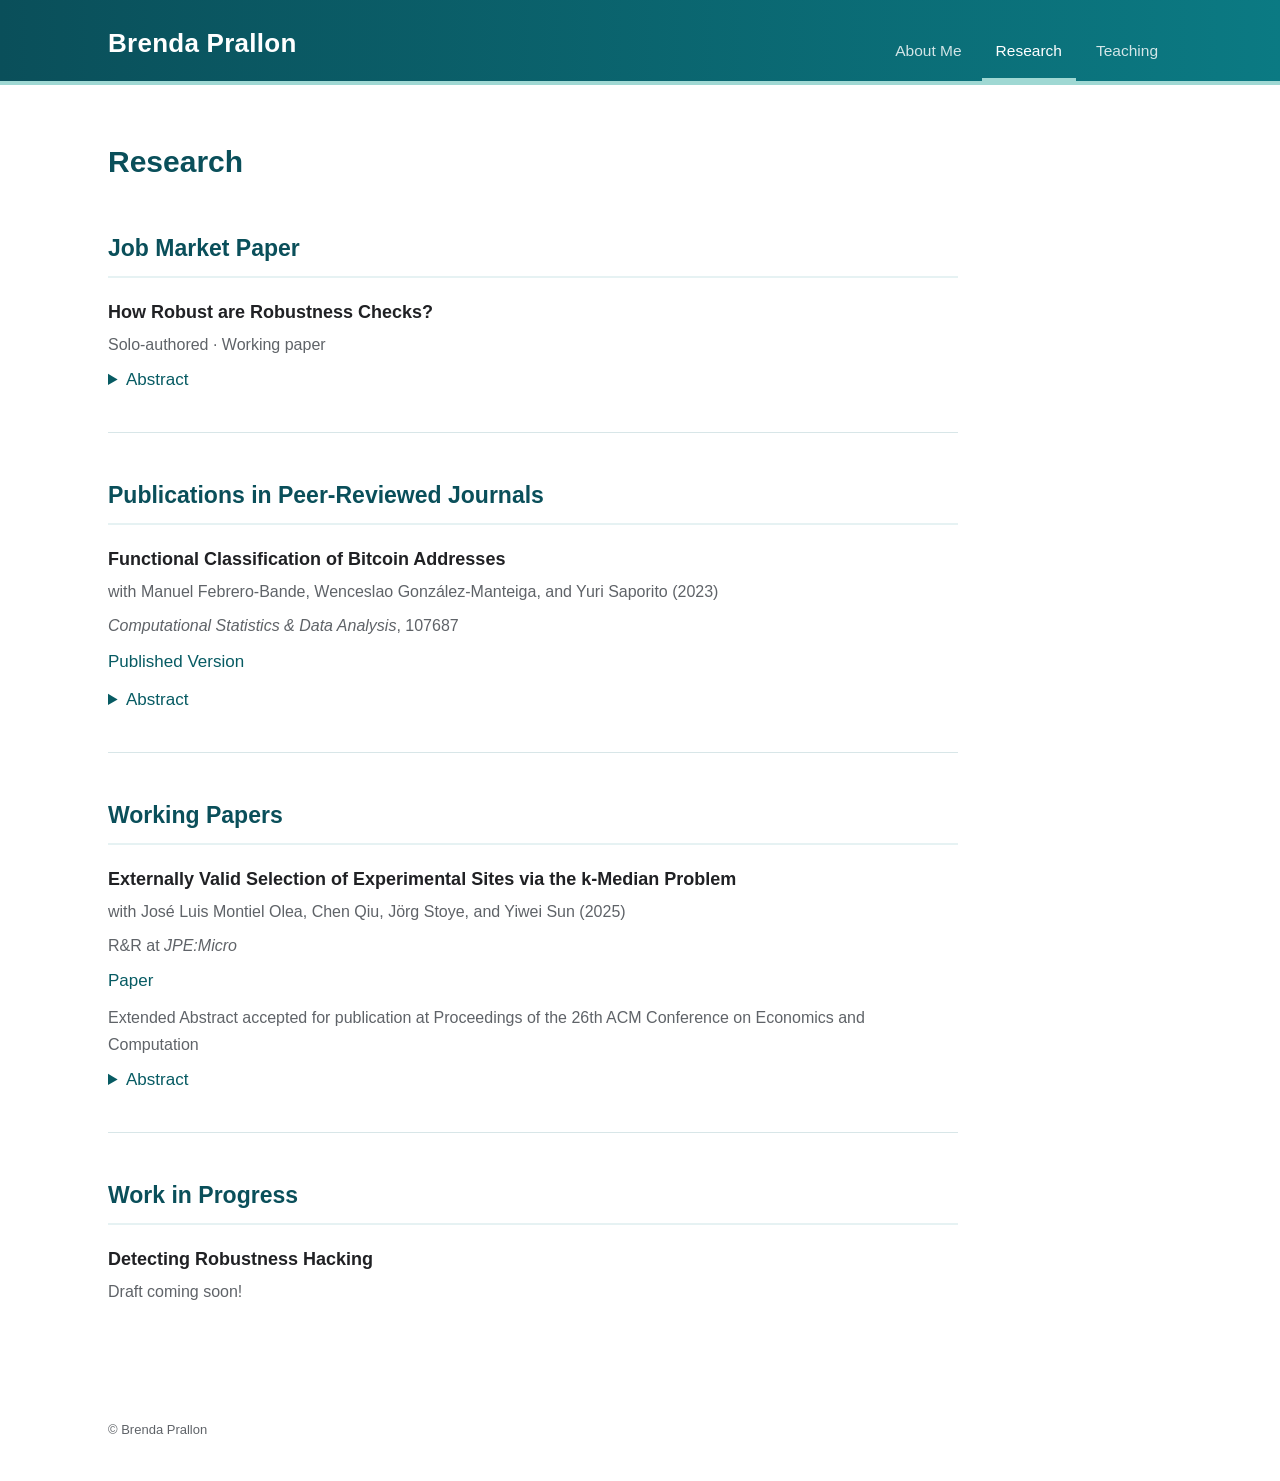
==== research.html @ 502e19fd "Add SEO metadata: titles, descriptions, Person schema, sitemap, robots Co-Authored-By: Claude Fable " ====
<!doctype html>
<html lang="en"><head><meta charset="utf-8"><meta name="viewport" content="width=device-width, initial-scale=1"><title>Research — Brenda Prallon, Cornell Economics</title>
  <meta name="description" content="Research by Brenda Prallon, Cornell Economics Ph.D. candidate: job market paper on robustness checks, publications and working papers in econometrics."><link rel="canonical" href="https://brendaprallon.github.io/research.html"><meta property="og:title" content="Research — Brenda Prallon, Cornell Economics"><meta property="og:description" content="Research by Brenda Prallon, Cornell Economics Ph.D. candidate: job market paper on robustness checks, publications and working papers in econometrics."><meta property="og:url" content="https://brendaprallon.github.io/research.html"><meta property="og:type" content="website"><link rel="stylesheet" href="style.css"></head>
<body>
<header class="site-header"><div class="header-inner"><a class="site-name" href="index.html">Brenda Prallon</a><nav class="nav"><a href="index.html">About Me</a><a class="active" href="research.html">Research</a><a href="teaching.html">Teaching</a></nav></div></header>
<main>
<h1>Research</h1>
<h2>Job Market Paper</h2>
<article class="paper">
  <div class="paper-title">How Robust are Robustness Checks?</div>
  <div class="meta">Solo-authored · Working paper</div>
  <!-- <div class="paper-links"><a href="#">Paper</a><a href="#">Slides</a></div> -->
  <details><summary>Abstract</summary><p>	Robustness checks are routine in empirical work, but there is no standard statistical procedure to formally measure what one can learn from them. I propose a ``robustness radius" measure to quantify the amount by which the robustness checks estimands differ from the main specification estimand. I do so by framing robustness checks as explicitly biased regressions and applying a test from the moment inequalities literature. The resulting robustness radius is a one-sided confidence bound that accounts for sampling uncertainty and correlation across regressions. I also propose relative and standardized robustness radiuses, which provide alternative normalizations that facilitate interpretation and comparison across settings. An application shows that, although assessing overall robustness remains context-specific, the robustness radius guides those judgments and improves transparency.</p></details>
</article>
<div class="divider"></div>
<h2>Publications in Peer-Reviewed Journals</h2>

<article class="paper">
  <div class="paper-title">Functional Classification of Bitcoin Addresses</div>
  <div class="meta">with Manuel Febrero-Bande, Wenceslao González-Manteiga, and Yuri Saporito (2023)</div>
  <div class="meta"><i>Computational Statistics &amp; Data Analysis</i>, 107687</div>

  <div class="paper-links">
    <a href="https://www.sciencedirect.com/science/article/pii/S0167947322002675" target="_blank">Published Version</a>
  </div>

  <details>
    <summary>Abstract</summary>
    <p>
      A classification model for predicting the main activity of bitcoin addresses based on their balances is proposed.
      Since the balances are functions of time, methods from functional data analysis are applied; more specifically,
      the features of the proposed classification model are the functional principal components of the data.
      Classifying bitcoin addresses is a relevant problem for two main reasons: to understand the composition of the
      bitcoin market, and to identify addresses used for illicit activities. Although other bitcoin classifiers have
      been proposed, they focus primarily on network analysis rather than curve behavior. The proposed approach, on
      the other hand, does not require any network information for prediction. Furthermore, functional features have
      the advantage of being straightforward to build, unlike expert-built features. Results show improvement when
      combining functional features with scalar features, and similar accuracy for the models using those features
      separately, which points to the functional model being a good alternative when domain-specific knowledge is
      not available.
    </p>
  </details>
</article>

<div class="divider"></div>

<h2>Working Papers</h2>

<article class="paper">
  <div class="paper-title">Externally Valid Selection of Experimental Sites via the k-Median Problem</div>
  <div class="meta">with José Luis Montiel Olea, Chen Qiu, Jörg Stoye, and Yiwei Sun (2025)</div>
  <div class="meta">R&amp;R at <i>JPE:Micro</i></div>

  <div class="paper-links">
    <a href="https://dl.acm.org/doi/10.1145/3736252.3742590" target="_blank">Paper</a>
  </div>

  <div class="meta">
    Extended Abstract accepted for publication at Proceedings of the 26th ACM Conference on Economics and Computation
  </div>

  <details>
    <summary>Abstract</summary>
    <p>
      We present a decision-theoretic justification for viewing the question of how to best choose where to experiment
      in order to optimize external validity as a k-median (clustering) problem, a popular problem in computer science
      and operations research. We present conditions under which minimizing the worst-case, welfare-based regret among
      all nonrandom schemes that select k sites to experiment is approximately equal—and sometimes exactly equal—to
      finding the k most central vectors of baseline site-level covariates. The k-median problem can be formulated as a
      linear integer program. Two empirical applications illustrate the theoretical and computational benefits of the
      suggested procedure.
    </p>
  </details>
</article>
<div class="divider"></div>
<h2>Work in Progress</h2>
<article class="paper"><div class="paper-title">Detecting Robustness Hacking</div><div class="meta">Draft coming soon!</div></article>
</main><footer class="footer">© Brenda Prallon</footer></body></html>
---- style.css ----
:root {
  --teal: #0b7a83;
  --teal-dark: #075b63;
  --teal-deep: #0a4f5a;
  --teal-mist: #e6f2f3;
  --seafoam: #9fd8d3;
  --ink: #202124;
  --muted: #5f6368;
  --line: #d8e6e8;
  --bg: #ffffff;
  --max: 1120px;
}
* { box-sizing: border-box; }
html { scroll-behavior: smooth; }
body { margin: 0; font-family: -apple-system, BlinkMacSystemFont, "Segoe UI", Roboto, "Helvetica Neue", Arial, sans-serif; font-size: 17px; color: var(--ink); background: var(--bg); line-height: 1.65; }
a { color: var(--teal-dark); text-decoration: none; }
a:hover { text-decoration: underline; }

/* Header: ocean band */
.site-header { background: linear-gradient(90deg, var(--teal-deep), var(--teal)); border-bottom: 4px solid var(--seafoam); }
.header-inner { max-width: var(--max); margin: 0 auto; padding: 22px 28px 0; display: flex; align-items: flex-end; justify-content: space-between; gap: 28px; }
.site-name { font-size: 26px; font-weight: 600; letter-spacing: .01em; color: #fff; white-space: nowrap; padding-bottom: 16px; }
.site-name:hover { text-decoration: none; color: var(--seafoam); }
.nav { display: flex; gap: 6px; font-size: 15.5px; }
.nav a { color: rgba(255,255,255,.82); padding: 8px 14px 14px; border-bottom: 3px solid transparent; font-weight: 500; }
.nav a:hover { color: #fff; text-decoration: none; background: rgba(255,255,255,.08); }
.nav a.active { color: #fff; border-bottom-color: var(--seafoam); }

main { max-width: var(--max); margin: 0 auto; padding: 52px 28px 80px; }

/* Home: sidebar + bio */
.hero { display: grid; grid-template-columns: 240px 1fr; gap: 60px; align-items: start; }
.sidebar { position: sticky; top: 24px; }
.profile-photo { width: 240px; aspect-ratio: 1; object-fit: cover; border-radius: 50%; background: var(--teal-mist); box-shadow: 0 0 0 4px var(--teal-mist), 0 0 0 6px var(--seafoam); margin: 6px 0 22px; display: block; }
.sidebar-name { font-size: 21px; font-weight: 600; margin: 0 0 4px; }
.sidebar-role { color: var(--muted); font-size: 15px; margin: 0 0 18px; line-height: 1.45; }
.contact { list-style: none; padding: 0; margin: 0; font-size: 15px; }
.contact li { display: flex; align-items: center; gap: 9px; padding: 6px 0; border-top: 1px solid var(--line); }
.contact li:first-child { border-top: 0; }
.contact svg { width: 17px; height: 17px; flex: none; fill: var(--teal); }
.contact a { color: var(--teal-dark); font-weight: 500; }
.contact span.label { color: var(--muted); }

.hero-copy { max-width: 680px; padding-top: 6px; }
h1 { margin: 0 0 22px; font-size: 30px; font-weight: 600; color: var(--teal-deep); }
h2 { margin: 44px 0 20px; font-size: 23px; font-weight: 600; color: var(--teal-deep); padding-bottom: 8px; border-bottom: 2px solid var(--teal-mist); max-width: 850px; }
h3 { margin: 0 0 5px; font-size: 18px; font-weight: 600; }
p { margin: 0 0 17px; }

.section-intro { max-width: 760px; margin-bottom: 42px; color: var(--muted); }
.paper, .course { max-width: 850px; margin-bottom: 34px; }
.paper-title { font-size: 18px; font-weight: 600; }
.meta { color: var(--muted); margin: 4px 0 8px; font-size: 16px; }
.paper-links { margin: 7px 0 10px; }
.paper-links a { font-weight: 500; }
.paper-links a + a::before { content: " · "; color: var(--muted); }
details { margin-top: 8px; }
summary { color: var(--teal-dark); cursor: pointer; font-weight: 500; }
details p { margin-top: 10px; max-width: 820px; }
.divider { height: 1px; background: var(--line); margin: 38px 0; max-width: 850px; }
.footer { max-width: var(--max); margin: 0 auto; padding: 0 28px 40px; color: var(--muted); font-size: 13px; }

@media (max-width: 720px) {
  .header-inner { align-items: flex-start; flex-direction: column; gap: 4px; }
  .site-name { padding-bottom: 6px; }
  .nav { gap: 2px; flex-wrap: wrap; }
  .nav a { padding: 6px 10px 12px; }
  main { padding-top: 36px; }
  .hero { grid-template-columns: 1fr; gap: 32px; }
  .sidebar { position: static; }
  .profile-photo { width: 200px; }
}
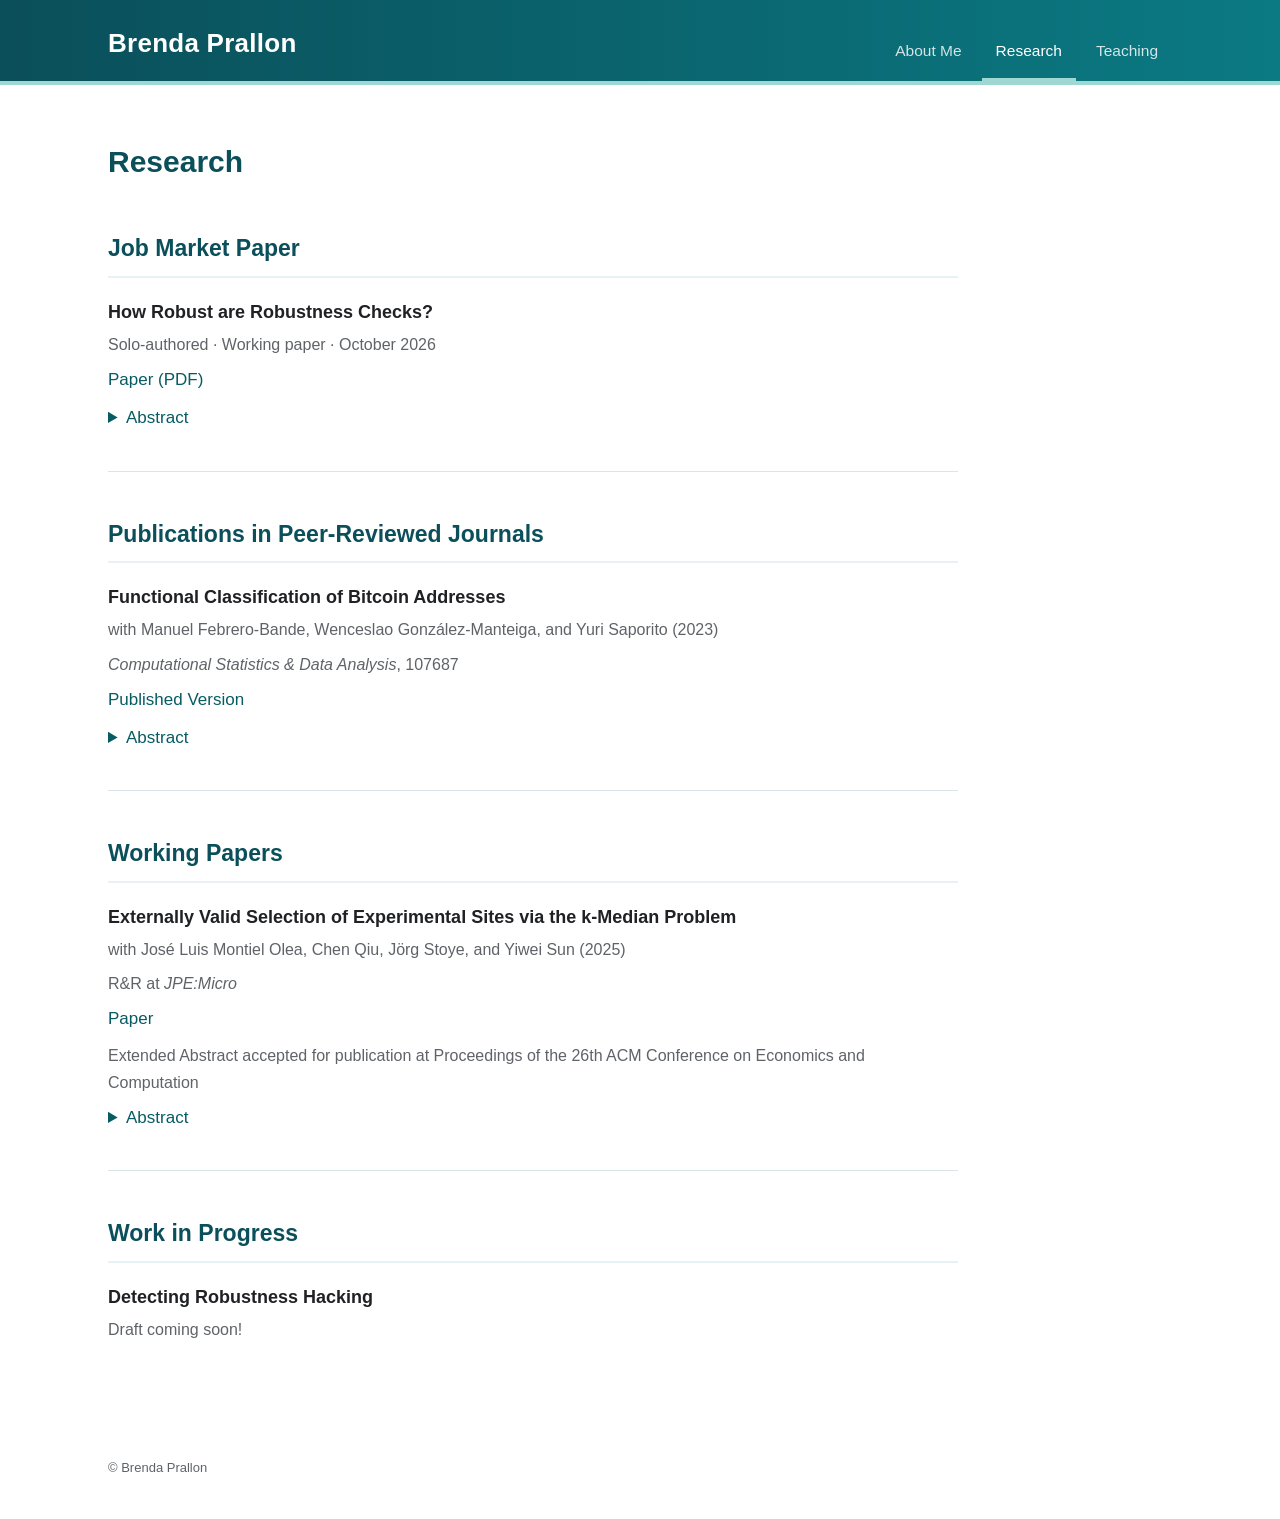
==== commit db09154a: "Add JMP PDF and link it from the research page Co-Authored-By: Claude Fable 5.1 <noreply@anthropic.c" ====
--- a/research.html
+++ b/research.html
@@ -8,9 +8,9 @@
 <h2>Job Market Paper</h2>
 <article class="paper">
   <div class="paper-title">How Robust are Robustness Checks?</div>
-  <div class="meta">Solo-authored · Working paper</div>
-  <!-- <div class="paper-links"><a href="#">Paper</a><a href="#">Slides</a></div> -->
-  <details><summary>Abstract</summary><p>	Robustness checks are routine in empirical work, but there is no standard statistical procedure to formally measure what one can learn from them. I propose a ``robustness radius" measure to quantify the amount by which the robustness checks estimands differ from the main specification estimand. I do so by framing robustness checks as explicitly biased regressions and applying a test from the moment inequalities literature. The resulting robustness radius is a one-sided confidence bound that accounts for sampling uncertainty and correlation across regressions. I also propose relative and standardized robustness radiuses, which provide alternative normalizations that facilitate interpretation and comparison across settings. An application shows that, although assessing overall robustness remains context-specific, the robustness radius guides those judgments and improves transparency.</p></details>
+  <div class="meta">Solo-authored · Working paper · October 2026</div>
+  <div class="paper-links"><a href="Prallon_JMP.pdf" target="_blank" rel="noopener">Paper (PDF)</a></div>
+  <details><summary>Abstract</summary><p>Robustness checks are routine in empirical work, but there is no standard statistical procedure to formally measure what one can learn from them. I propose the robustness tolerance: the smallest distance <i>b</i> at which the hypothesis that every robustness-check estimand lies within <i>b</i> of the main-specification estimand is not rejected. It is a lower confidence bound for the maximal discrepancy, obtained by inverting a moment-inequality test, and it accounts for the sampling uncertainty and the correlation of the estimates. Taking robustness as the null gives the measure two properties: a check whose estimand lies within the maximal discrepancy of the other checks cannot push the measure above that discrepancy, except with probability &alpha;, however imprecise the check; and a check whose estimand lies outside moves it once its discrepancy is large relative to its own standard error. No measure that takes fragility as the null has the first property, and neither does the maximal estimated discrepancy. I also propose relative and standardized robustness tolerances, which provide alternative normalizations that facilitate interpretation. For linear regressions I provide a plug-in covariance estimator under which the procedure is uniformly valid. In an application, robustness checks whose largest point discrepancy is 79% of the main effect are shown to move the estimand by at least 9%. Although assessing overall robustness remains context-specific, the robustness tolerance makes the judgment transparent.</p></details>
 </article>
 <div class="divider"></div>
 <h2>Publications in Peer-Reviewed Journals</h2>
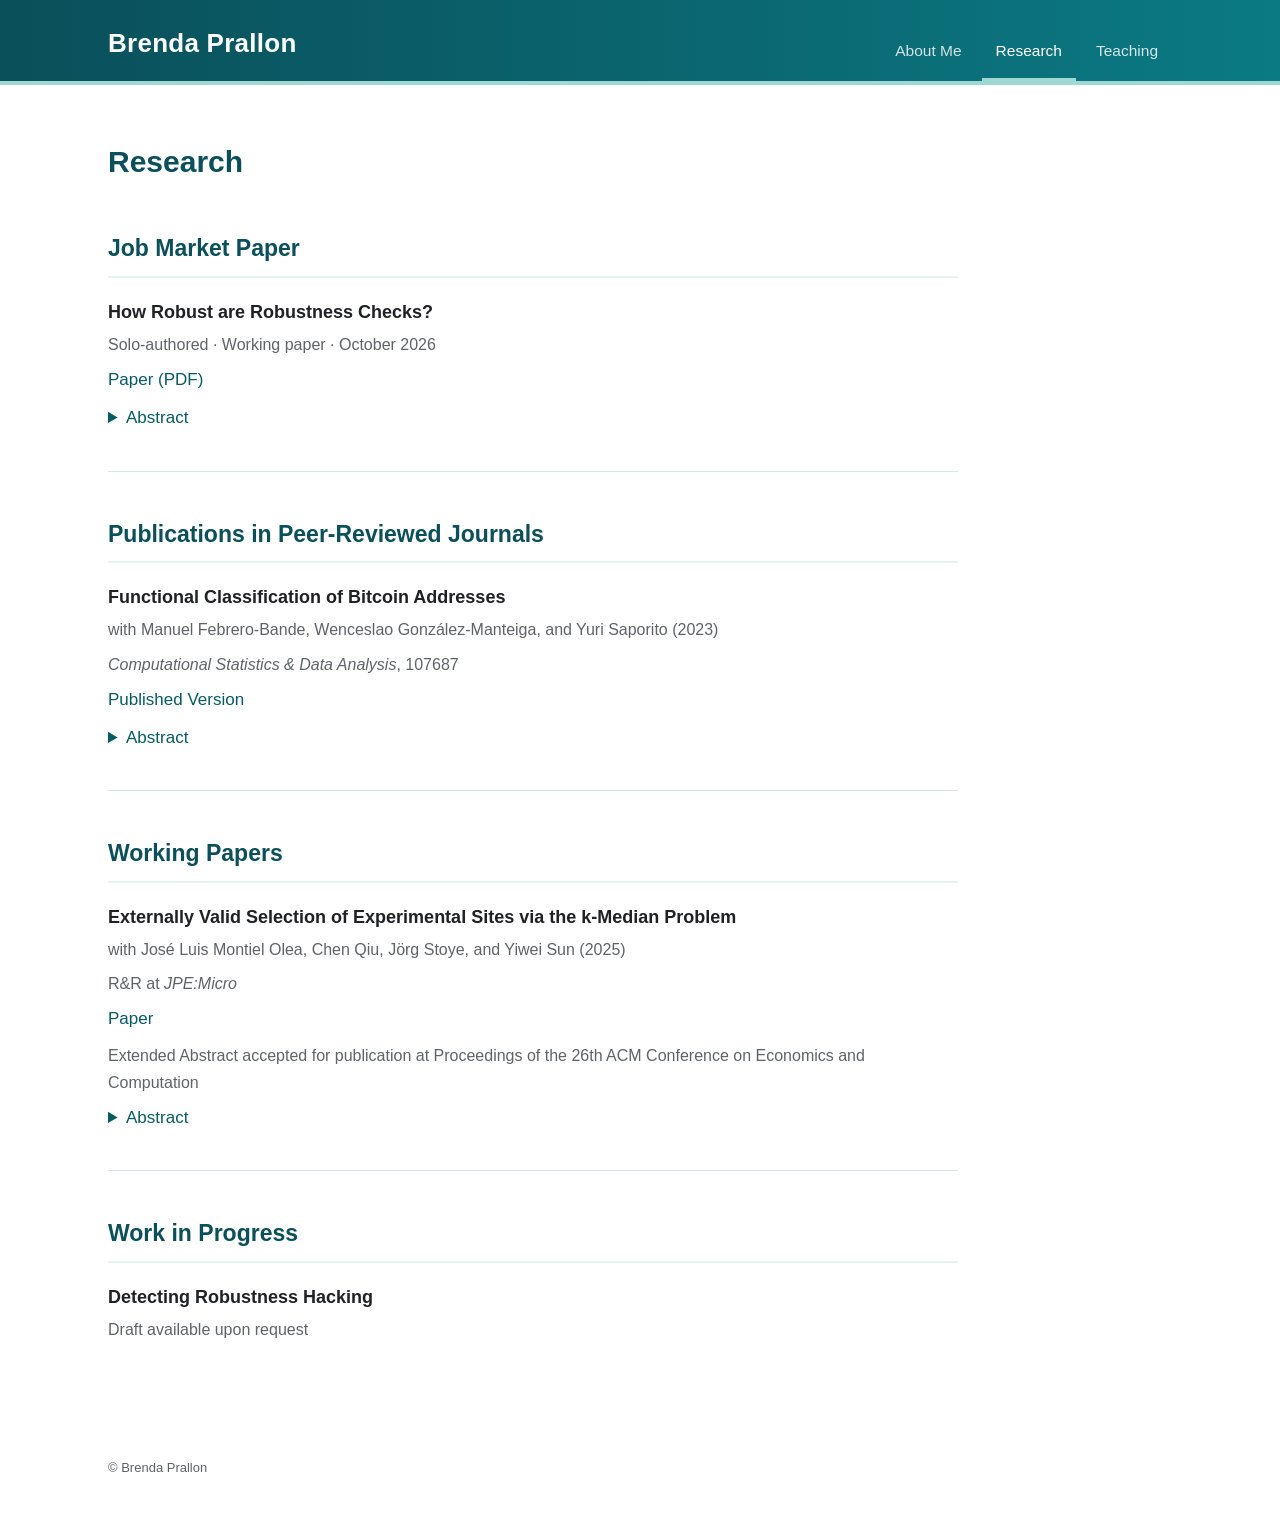
==== commit 241370c1: "Detecting Robustness Hacking: draft available upon request Co-Authored-By: Claude Fable 5.1 <noreply" ====
--- a/research.html
+++ b/research.html
@@ -74,5 +74,5 @@
 </article>
 <div class="divider"></div>
 <h2>Work in Progress</h2>
-<article class="paper"><div class="paper-title">Detecting Robustness Hacking</div><div class="meta">Draft coming soon!</div></article>
+<article class="paper"><div class="paper-title">Detecting Robustness Hacking</div><div class="meta">Draft available upon request</div></article>
 </main><footer class="footer">© Brenda Prallon</footer></body></html>
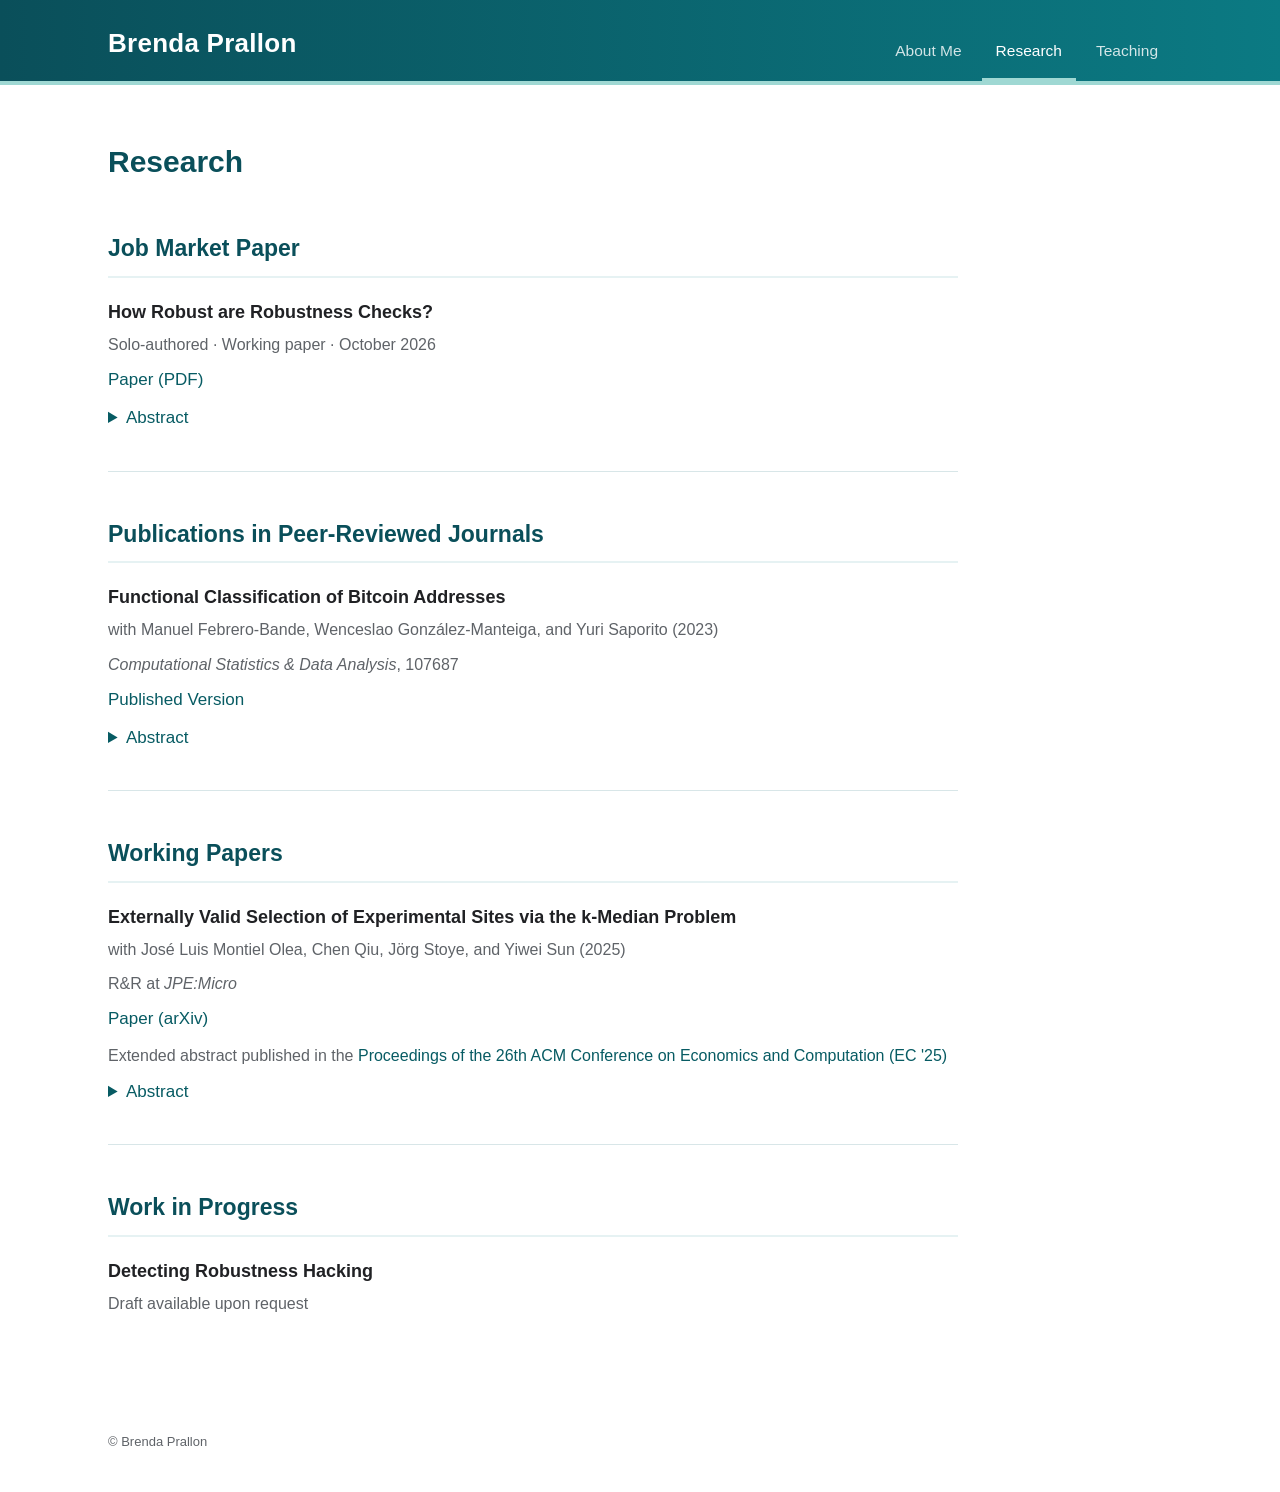
==== commit b509585e: "k-median paper: link arXiv version; link EC'25 proceedings Co-Authored-By: Claude Fable 5.1 <noreply" ====
--- a/research.html
+++ b/research.html
@@ -52,11 +52,11 @@
   <div class="meta">R&amp;R at <i>JPE:Micro</i></div>
 
   <div class="paper-links">
-    <a href="https://dl.acm.org/doi/10.1145/3736252.3742590" target="_blank">Paper</a>
+    <a href="https://arxiv.org/abs/2408.09187" target="_blank" rel="noopener">Paper (arXiv)</a>
   </div>
 
   <div class="meta">
-    Extended Abstract accepted for publication at Proceedings of the 26th ACM Conference on Economics and Computation
+    Extended abstract published in the <a href="https://dl.acm.org/doi/10.1145/3736252.3742590" target="_blank" rel="noopener">Proceedings of the 26th ACM Conference on Economics and Computation (EC '25)</a>
   </div>
 
   <details>
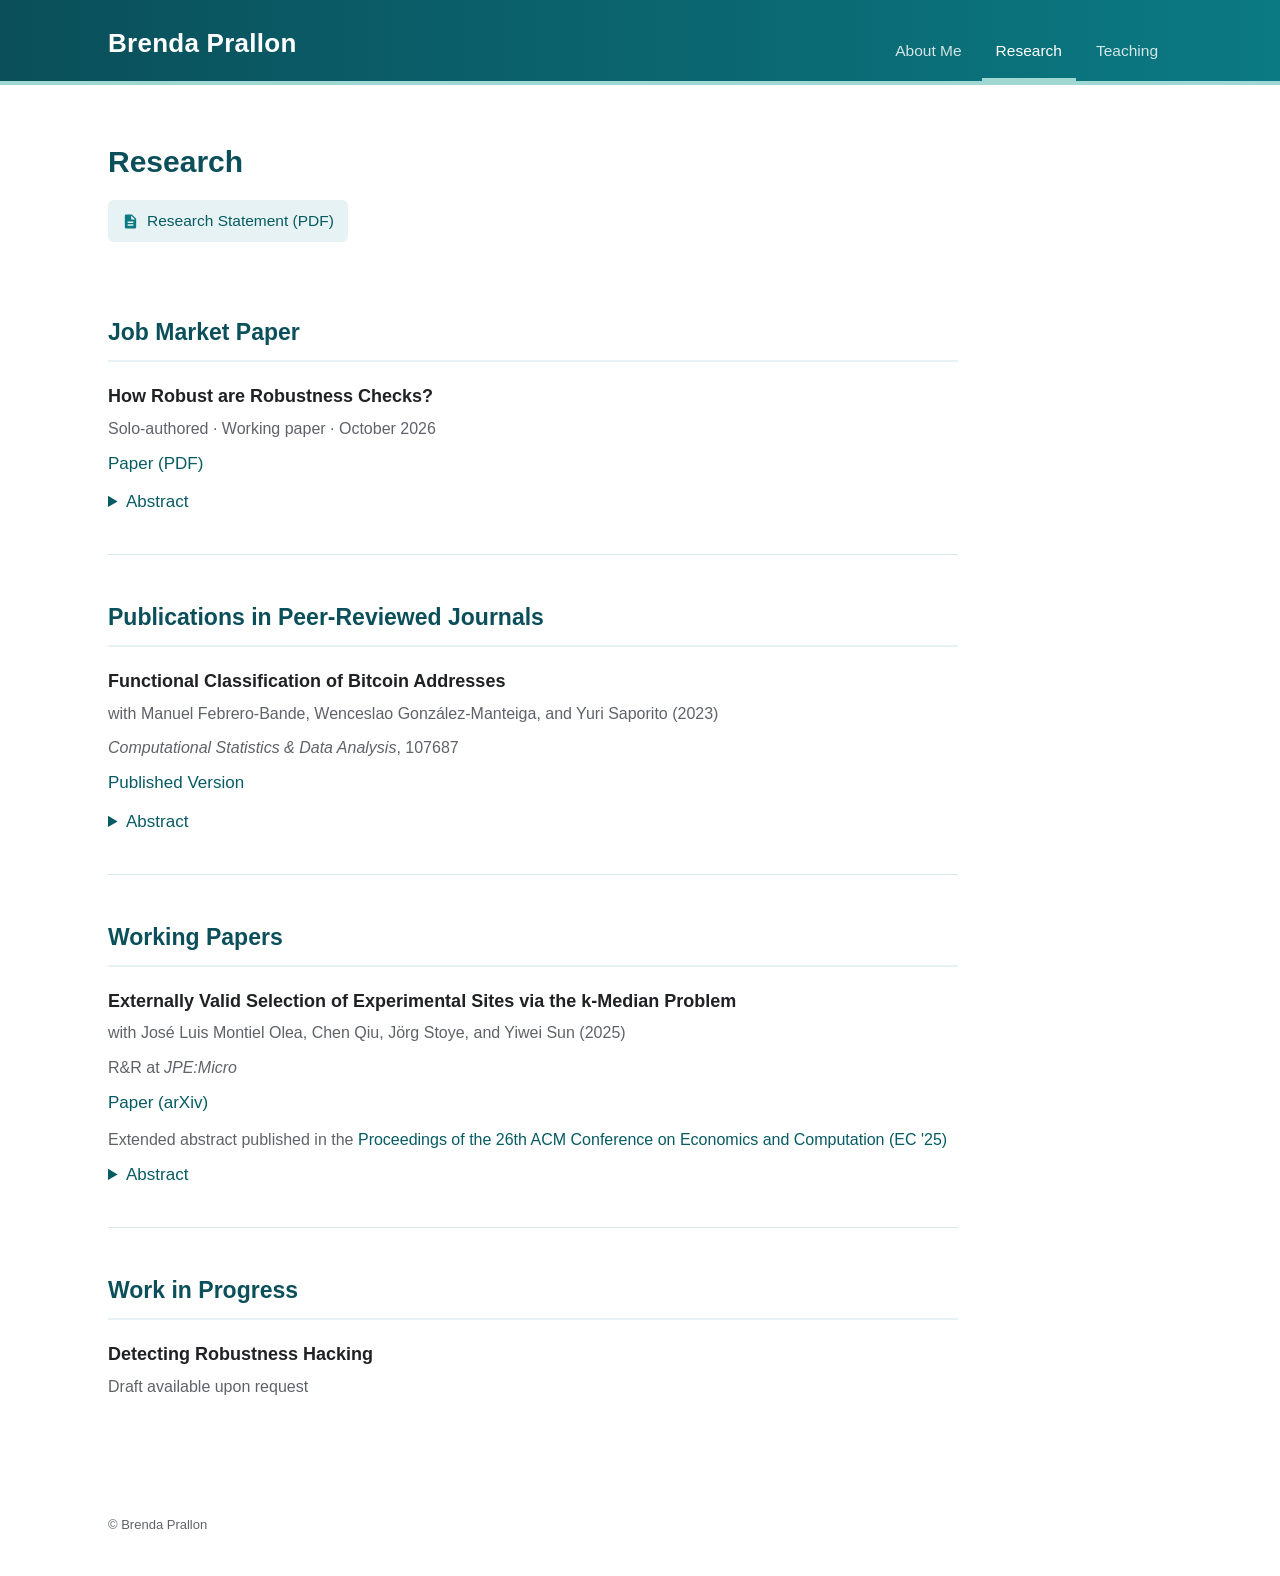
==== commit 33d42f95: "Add research and teaching statements Co-Authored-By: Claude Fable 5.1 <noreply@anthropic.com> Claude" ====
--- a/research.html
+++ b/research.html
@@ -5,6 +5,7 @@
 <header class="site-header"><div class="header-inner"><a class="site-name" href="index.html">Brenda Prallon</a><nav class="nav"><a href="index.html">About Me</a><a class="active" href="research.html">Research</a><a href="teaching.html">Teaching</a></nav></div></header>
 <main>
 <h1>Research</h1>
+<p class="statement-link"><svg viewBox="0 0 24 24" aria-hidden="true"><path d="M14 2H6a2 2 0 0 0-2 2v16a2 2 0 0 0 2 2h12a2 2 0 0 0 2-2V8l-6-6zm-1 7V3.5L18.5 9H13zM8 12h8v2H8zm0 4h8v2H8z"/></svg><a href="Prallon_ResearchStatement.pdf" target="_blank" rel="noopener">Research Statement (PDF)</a></p>
 <h2>Job Market Paper</h2>
 <article class="paper">
   <div class="paper-title">How Robust are Robustness Checks?</div>
--- a/style.css
+++ b/style.css
@@ -47,6 +47,9 @@
 h3 { margin: 0 0 5px; font-size: 18px; font-weight: 600; }
 p { margin: 0 0 17px; }
 
+.statement-link { display: inline-flex; align-items: center; gap: 8px; margin: -8px 0 28px; padding: 8px 14px; background: var(--teal-mist); border-radius: 6px; font-size: 15.5px; font-weight: 500; }
+.statement-link svg { width: 17px; height: 17px; fill: var(--teal); }
+.statement-link a { color: var(--teal-dark); }
 .section-intro { max-width: 760px; margin-bottom: 42px; color: var(--muted); }
 .paper, .course { max-width: 850px; margin-bottom: 34px; }
 .paper-title { font-size: 18px; font-weight: 600; }
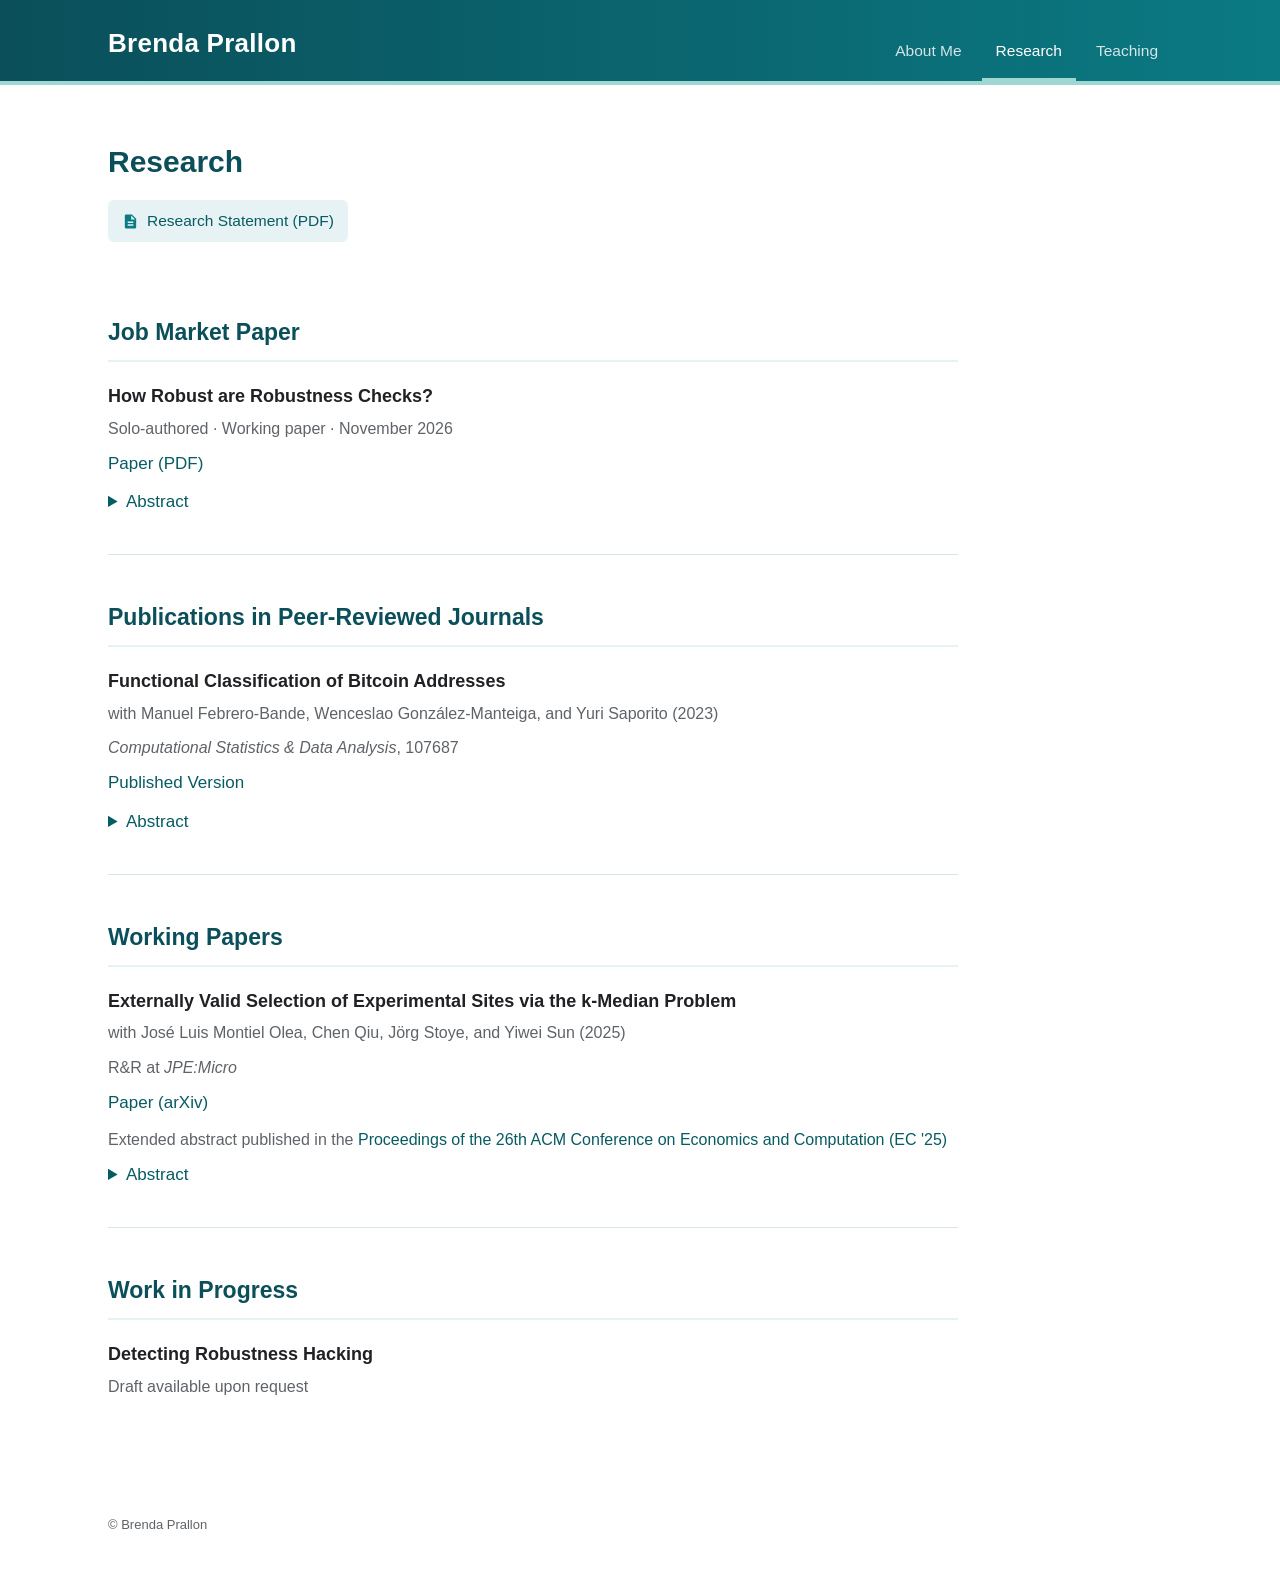
==== commit 755f63bd: "Update JMP to November 9 version Co-Authored-By: Claude Fable 5.1 <noreply@anthropic.com> Claude-Ses" ====
--- a/research.html
+++ b/research.html
@@ -9,7 +9,7 @@
 <h2>Job Market Paper</h2>
 <article class="paper">
   <div class="paper-title">How Robust are Robustness Checks?</div>
-  <div class="meta">Solo-authored · Working paper · October 2026</div>
+  <div class="meta">Solo-authored · Working paper · November 2026</div>
   <div class="paper-links"><a href="Prallon_JMP.pdf" target="_blank" rel="noopener">Paper (PDF)</a></div>
   <details><summary>Abstract</summary><p>Robustness checks are routine in empirical work, but there is no standard statistical procedure to formally measure what one can learn from them. I propose the robustness tolerance: the smallest distance <i>b</i> at which the hypothesis that every robustness-check estimand lies within <i>b</i> of the main-specification estimand is not rejected. It is a lower confidence bound for the maximal discrepancy, obtained by inverting a moment-inequality test, and it accounts for the sampling uncertainty and the correlation of the estimates. Taking robustness as the null gives the measure two properties: a check whose estimand lies within the maximal discrepancy of the other checks cannot push the measure above that discrepancy, except with probability &alpha;, however imprecise the check; and a check whose estimand lies outside moves it once its discrepancy is large relative to its own standard error. No measure that takes fragility as the null has the first property, and neither does the maximal estimated discrepancy. I also propose relative and standardized robustness tolerances, which provide alternative normalizations that facilitate interpretation. For linear regressions I provide a plug-in covariance estimator under which the procedure is uniformly valid. In an application, robustness checks whose largest point discrepancy is 79% of the main effect are shown to move the estimand by at least 9%. Although assessing overall robustness remains context-specific, the robustness tolerance makes the judgment transparent.</p></details>
 </article>
